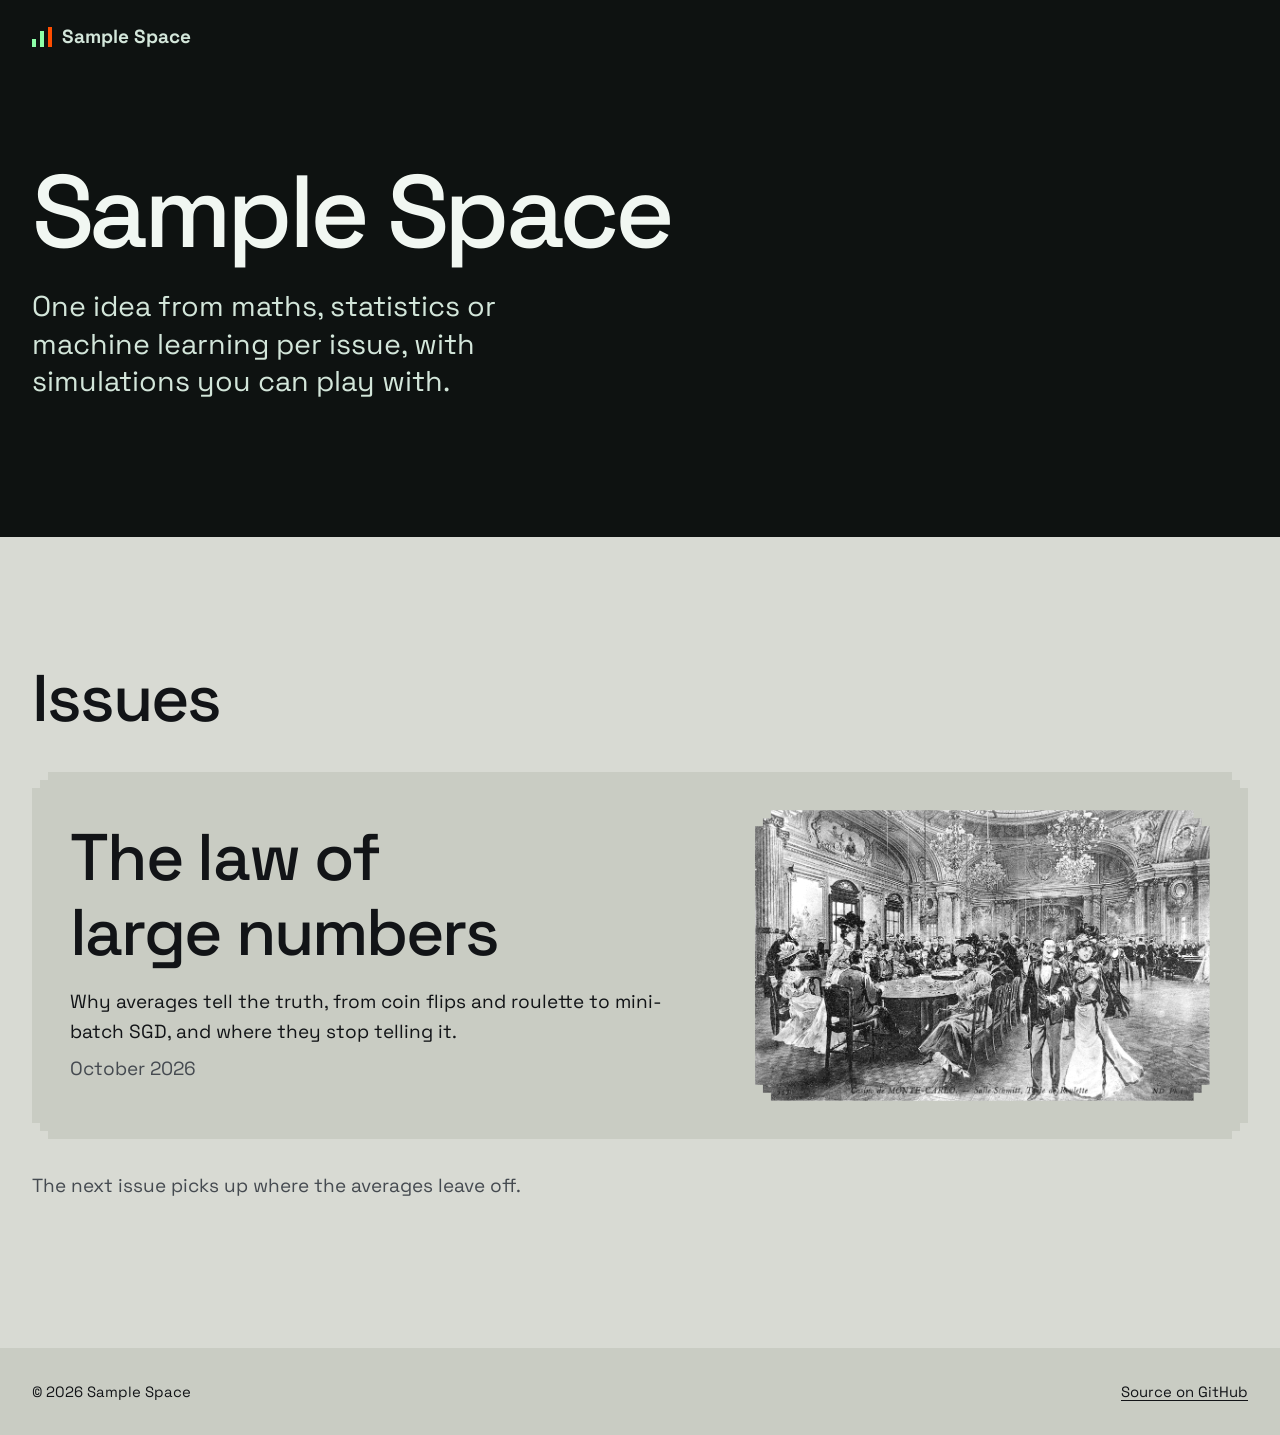
==== index.html @ f4b090d2 "Add series homepage and first issue: the law of large numbers publish.sh copies an issue's committed" ====
<!doctype html>
<html lang="en">
<head>
<meta charset="utf-8">
<meta name="viewport" content="width=device-width, initial-scale=1">
<title>Sample Space</title>
<meta name="description" content="Sample Space explains one idea from maths, statistics or machine learning per issue, with simulations you can play with.">
<link rel="preconnect" href="https://fonts.googleapis.com">
<link rel="preconnect" href="https://fonts.gstatic.com" crossorigin>
<link href="https://fonts.googleapis.com/css2?family=Space+Grotesk:wght@400;500;700&display=swap" rel="stylesheet">
<link rel="stylesheet" href="theme.css">
<style>
  .hero { background: var(--screen); color: var(--screen-ink); padding: 22px var(--m) clamp(72px, 12vh, 140px); }
  .wordmark { font-weight: 700; display: inline-flex; align-items: center; gap: 10px; text-decoration: none; }
  .hero h1 { font-size: var(--step-display); line-height: 0.95; letter-spacing: -0.045em; color: #f1f7f2; margin-top: clamp(64px, 12vh, 140px); }
  .hero p { font-size: var(--step-lead); line-height: 1.3; max-width: 30ch; margin-top: 28px; }
  .issues { padding: clamp(72px, 10vw, 140px) var(--m); }
  .issues h2 { margin-bottom: 40px; }
  .issue { display: grid; grid-template-columns: minmax(0, 7fr) minmax(0, 5fr); gap: 24px 48px; align-items: center; background: var(--surface); clip-path: var(--px-cut); padding: clamp(20px, 3vw, 40px); text-decoration: none; transition: transform 200ms ease; }
  .issue:hover { transform: translateY(-4px); }
  .issue h3 { font-size: var(--step-head); letter-spacing: -0.03em; margin-bottom: 16px; }
  .issue p { margin: 0 0 8px; }
  .issue .when { color: var(--muted); }
  .issue img { clip-path: var(--px-cut); filter: grayscale(1) contrast(1.05); width: 100%; height: auto; }
  .next { color: var(--muted); margin-top: 32px; }
  footer { background: var(--surface); padding: 32px var(--m); display: flex; justify-content: space-between; gap: 16px; flex-wrap: wrap; font-size: var(--step-small); }
  @media (max-width: 700px) { .issue { grid-template-columns: 1fr; } .issue img { order: -1; } }
</style>
</head>
<body>
<header class="hero">
  <a class="wordmark" href="./"><svg class="sprite" width="20" height="20" viewBox="0 0 5 5" aria-hidden="true"><rect x="0" y="3" width="1" height="2" fill="#8dffa8"/><rect x="2" y="1" width="1" height="4" fill="#8dffa8"/><rect x="4" y="0" width="1" height="5" fill="#ff4d00"/></svg>Sample Space</a>
  <h1>Sample Space</h1>
  <p>One idea from maths, statistics or machine learning per issue, with simulations you can play with.</p>
</header>
<main class="issues">
  <h2>Issues</h2>
  <a class="issue" href="law-of-large-numbers/">
    <div>
      <h3>The law of large numbers</h3>
      <p>Why averages tell the truth, from coin flips and roulette to mini-batch SGD, and where they stop telling it.</p>
      <p class="when">October 2026</p>
    </div>
    <img src="law-of-large-numbers/assets/table-de-roulette-casino-de-monte-carlo.jpg" alt="Players around the roulette table at Monte Carlo, old postcard" width="1920" height="1226">
  </a>
  <p class="next">The next issue picks up where the averages leave off.</p>
</main>
<footer><span>© 2026 Sample Space</span><a href="https://github.com/mathblender17/sample-space">Source on GitHub</a></footer>
</body>
</html>
---- theme.css ----
/* Sample Space — series theme. One pixel is one sample. See docs/THEME.md. */
:root {
  --bg: #d8dad3;
  --surface: #c9ccc3;
  --ink: #121417;
  --muted: #454a50;
  --accent: #ff4d00;
  --accent-ink: #121417;
  --screen: #0e1211;
  --screen-2: #1b211f;
  --phosphor: #8dffa8;
  --screen-ink: #d3e6da;

  --step-small: clamp(0.875rem, 0.85rem + 0.1vw, 0.9375rem);
  --step-body: clamp(1.0625rem, 1rem + 0.25vw, 1.1875rem);
  --step-lead: clamp(1.375rem, 1.15rem + 0.8vw, 2rem);
  --step-head: clamp(2.25rem, 1.4rem + 3.4vw, 4.25rem);
  --step-display: clamp(3rem, 8vw, 8.5rem);

  --m: clamp(16px, 2.5vw, 32px);
  --gap: clamp(120px, 14vw, 200px);
  --p: 8px; /* one pixel of the motif */

  /* stepped "pixel" corners: two steps of --p on every corner */
  --px-cut: polygon(
    0 calc(var(--p) * 2), var(--p) calc(var(--p) * 2), var(--p) var(--p), calc(var(--p) * 2) var(--p), calc(var(--p) * 2) 0,
    calc(100% - var(--p) * 2) 0, calc(100% - var(--p) * 2) var(--p), calc(100% - var(--p)) var(--p), calc(100% - var(--p)) calc(var(--p) * 2), 100% calc(var(--p) * 2),
    100% calc(100% - var(--p) * 2), calc(100% - var(--p)) calc(100% - var(--p) * 2), calc(100% - var(--p)) calc(100% - var(--p)), calc(100% - var(--p) * 2) calc(100% - var(--p)), calc(100% - var(--p) * 2) 100%,
    calc(var(--p) * 2) 100%, calc(var(--p) * 2) calc(100% - var(--p)), var(--p) calc(100% - var(--p)), var(--p) calc(100% - var(--p) * 2), 0 calc(100% - var(--p) * 2));
  /* folder tab: rises in three pixel steps on each side */
  --px-tab: polygon(0 100%, 0 66%, 8% 66%, 8% 33%, 16% 33%, 16% 0, 84% 0, 84% 33%, 92% 33%, 92% 66%, 100% 66%, 100% 100%);
  /* top corners only, for buttons and folders */
  --px-top: polygon(0 100%, 0 calc(var(--p) * 2), var(--p) calc(var(--p) * 2), var(--p) var(--p), calc(var(--p) * 2) var(--p), calc(var(--p) * 2) 0,
    calc(100% - var(--p) * 2) 0, calc(100% - var(--p) * 2) var(--p), calc(100% - var(--p)) var(--p), calc(100% - var(--p)) calc(var(--p) * 2), 100% calc(var(--p) * 2), 100% 100%);
}

*, *::before, *::after { box-sizing: border-box; }
html { -webkit-text-size-adjust: 100%; scroll-behavior: smooth; }
body {
  margin: 0;
  background: var(--bg);
  color: var(--ink);
  font-family: "Space Grotesk", system-ui, sans-serif;
  font-size: var(--step-body);
  line-height: 1.55;
  -webkit-font-smoothing: antialiased;
}
img, svg, canvas { display: block; max-width: 100%; }
h1, h2, h3 { font-weight: 500; letter-spacing: -0.03em; line-height: 1.02; margin: 0; text-wrap: balance; }
h2 { font-size: var(--step-head); }
h3 { font-size: var(--step-lead); letter-spacing: -0.02em; line-height: 1.15; }
p { margin: 0 0 1em; max-width: 60ch; }
a { color: inherit; text-underline-offset: 0.18em; }
:focus-visible { outline: 3px solid var(--accent); outline-offset: 3px; }
::selection { background: var(--accent); color: var(--accent-ink); }
.num { font-variant-numeric: tabular-nums; }
.wrap { padding-inline: var(--m); }

/* the one button: a flat signal-orange block with pixel corners */
.btn {
  display: inline-flex; align-items: center; gap: 0.5em;
  font: inherit; font-weight: 500; font-size: var(--step-body);
  color: var(--accent-ink); background: var(--accent);
  border: 0; padding: 0.8em 1.4em; cursor: pointer; text-decoration: none;
  clip-path: var(--px-cut);
  transition: transform 160ms ease, background-color 160ms ease;
}
.btn:hover { background: #ff6a29; }
.btn:active { transform: translateY(2px); }
.btn.quiet { background: var(--screen-2); color: var(--screen-ink); }
.btn.quiet:hover { background: #2a322f; }
.btn.quiet[aria-pressed="true"] { background: var(--phosphor); color: var(--screen); }

/* screens: every demo lives on one */
.screen { background: var(--screen); color: var(--screen-ink); clip-path: var(--px-cut); }
.screen canvas { width: 100%; height: auto; image-rendering: pixelated; }
.readout { font-variant-numeric: tabular-nums; color: var(--screen-ink); font-size: var(--step-small); }
.controls { display: flex; flex-wrap: wrap; gap: 10px; align-items: center; }
.controls label { display: flex; align-items: center; gap: 10px; font-size: var(--step-small); }
input[type="range"] { accent-color: var(--accent); width: min(260px, 60vw); }

/* pixel sprites */
.sprite { shape-rendering: crispEdges; flex: none; }

/* entrances: content is visible unless the script opts in */
.js .rise { opacity: 0; transform: translateY(24px); transition: opacity 600ms ease, transform 600ms cubic-bezier(.2,.7,.2,1); }
.js .rise.in { opacity: 1; transform: none; }
@media (prefers-reduced-motion: reduce) {
  html { scroll-behavior: auto; }
  .js .rise { opacity: 1; transform: none; transition: none; }
  * { transition-duration: 0ms !important; animation: none !important; }
}
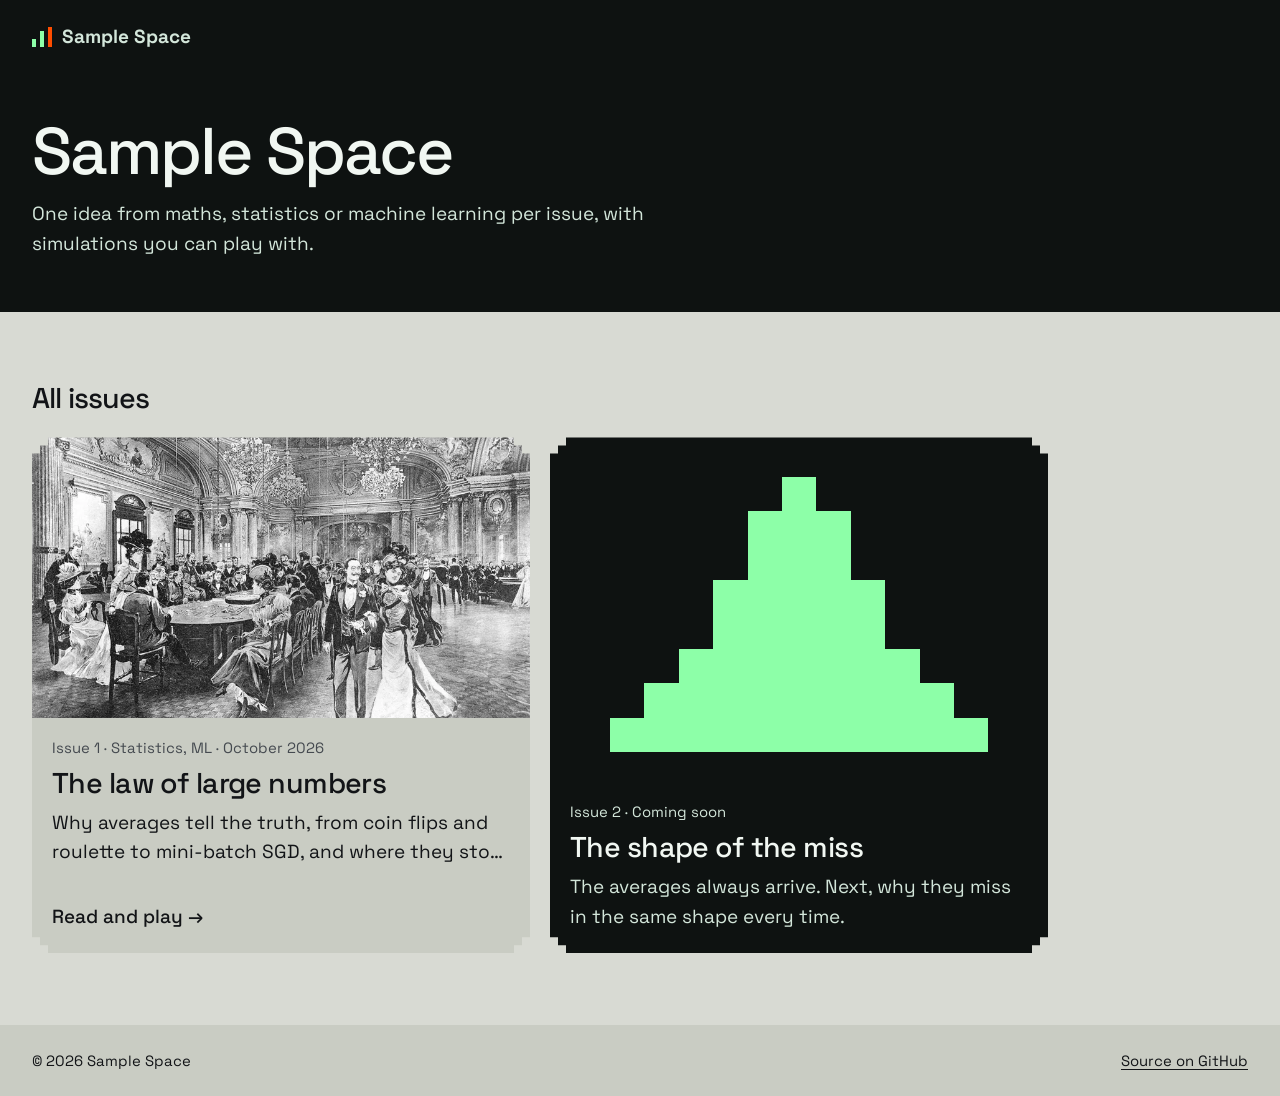
==== commit 6071bda0: "Make homepage a compact two-column issue index Smaller hero, card grid with WebP thumbnails, next-is" ====
--- a/index.html
+++ b/index.html
@@ -10,21 +10,28 @@
 <link href="https://fonts.googleapis.com/css2?family=Space+Grotesk:wght@400;500;700&display=swap" rel="stylesheet">
 <link rel="stylesheet" href="theme.css">
 <style>
-  .hero { background: var(--screen); color: var(--screen-ink); padding: 22px var(--m) clamp(72px, 12vh, 140px); }
+  .hero { background: var(--screen); color: var(--screen-ink); padding: 22px var(--m) clamp(40px, 6vh, 64px); }
   .wordmark { font-weight: 700; display: inline-flex; align-items: center; gap: 10px; text-decoration: none; }
-  .hero h1 { font-size: var(--step-display); line-height: 0.95; letter-spacing: -0.045em; color: #f1f7f2; margin-top: clamp(64px, 12vh, 140px); }
-  .hero p { font-size: var(--step-lead); line-height: 1.3; max-width: 30ch; margin-top: 28px; }
-  .issues { padding: clamp(72px, 10vw, 140px) var(--m); }
-  .issues h2 { margin-bottom: 40px; }
-  .issue { display: grid; grid-template-columns: minmax(0, 7fr) minmax(0, 5fr); gap: 24px 48px; align-items: center; background: var(--surface); clip-path: var(--px-cut); padding: clamp(20px, 3vw, 40px); text-decoration: none; transition: transform 200ms ease; }
-  .issue:hover { transform: translateY(-4px); }
-  .issue h3 { font-size: var(--step-head); letter-spacing: -0.03em; margin-bottom: 16px; }
-  .issue p { margin: 0 0 8px; }
-  .issue .when { color: var(--muted); }
-  .issue img { clip-path: var(--px-cut); filter: grayscale(1) contrast(1.05); width: 100%; height: auto; }
-  .next { color: var(--muted); margin-top: 32px; }
-  footer { background: var(--surface); padding: 32px var(--m); display: flex; justify-content: space-between; gap: 16px; flex-wrap: wrap; font-size: var(--step-small); }
-  @media (max-width: 700px) { .issue { grid-template-columns: 1fr; } .issue img { order: -1; } }
+  .hero h1 { font-size: var(--step-head); color: #f1f7f2; margin-top: clamp(40px, 7vh, 72px); }
+  .hero p { max-width: 52ch; margin: 14px 0 0; }
+  .issues { padding: clamp(40px, 6vw, 72px) var(--m); max-width: 1080px; }
+  .issues h2 { font-size: var(--step-lead); margin-bottom: 24px; }
+  .grid { display: grid; grid-template-columns: repeat(2, minmax(0, 1fr)); gap: 20px; }
+  .card { display: flex; flex-direction: column; background: var(--surface); clip-path: var(--px-cut); text-decoration: none; transition: transform 200ms ease, background-color 200ms ease; }
+  a.card:hover { transform: translateY(-3px); background: #c1c4bb; }
+  .card img { width: 100%; height: auto; aspect-ratio: 16 / 9; object-fit: cover; }
+  .card .body { padding: 18px 20px 22px; display: flex; flex-direction: column; gap: 8px; flex: 1; }
+  .meta { font-size: var(--step-small); color: var(--muted); }
+  .card h3 { font-size: var(--step-lead); }
+  .card p { margin: 0; display: -webkit-box; -webkit-line-clamp: 2; -webkit-box-orient: vertical; overflow: hidden; }
+  .card .go { margin-top: auto; padding-top: 6px; font-weight: 500; }
+  .card.soon { background: var(--screen); color: var(--screen-ink); }
+  .card.soon .meta { color: var(--screen-ink); }
+  .card.soon h3 { color: #f1f7f2; }
+  .soon .pile { aspect-ratio: 16 / 9; display: grid; place-items: end center; padding: 8% 12% 6%; }
+  .soon .pile svg { width: 100%; height: 100%; }
+  footer { background: var(--surface); padding: 24px var(--m); display: flex; justify-content: space-between; gap: 16px; flex-wrap: wrap; font-size: var(--step-small); }
+  @media (max-width: 700px) { .grid { grid-template-columns: 1fr; } }
 </style>
 </head>
 <body>
@@ -34,16 +41,26 @@
   <p>One idea from maths, statistics or machine learning per issue, with simulations you can play with.</p>
 </header>
 <main class="issues">
-  <h2>Issues</h2>
-  <a class="issue" href="law-of-large-numbers/">
-    <div>
-      <h3>The law of large numbers</h3>
-      <p>Why averages tell the truth, from coin flips and roulette to mini-batch SGD, and where they stop telling it.</p>
-      <p class="when">October 2026</p>
+  <h2>All issues</h2>
+  <div class="grid">
+    <a class="card" href="law-of-large-numbers/">
+      <img src="thumbs/law-of-large-numbers.webp" alt="Players around the roulette table at Monte Carlo, old postcard" width="800" height="450">
+      <div class="body">
+        <span class="meta">Issue 1 · Statistics, ML · October 2026</span>
+        <h3>The law of large numbers</h3>
+        <p>Why averages tell the truth, from coin flips and roulette to mini-batch SGD, and where they stop telling it.</p>
+        <span class="go">Read and play →</span>
+      </div>
+    </a>
+    <div class="card soon" aria-label="Next issue, coming soon">
+      <div class="pile" aria-hidden="true"><svg viewBox="0 0 11 8" shape-rendering="crispEdges" preserveAspectRatio="xMidYMax meet"><g fill="#8dffa8"><rect x="0" y="7" width="1" height="1"/><rect x="1" y="6" width="1" height="2"/><rect x="2" y="5" width="1" height="3"/><rect x="3" y="3" width="1" height="5"/><rect x="4" y="1" width="1" height="7"/><rect x="5" y="0" width="1" height="8"/><rect x="6" y="1" width="1" height="7"/><rect x="7" y="3" width="1" height="5"/><rect x="8" y="5" width="1" height="3"/><rect x="9" y="6" width="1" height="2"/><rect x="10" y="7" width="1" height="1"/></g></svg></div>
+      <div class="body">
+        <span class="meta">Issue 2 · Coming soon</span>
+        <h3>The shape of the miss</h3>
+        <p>The averages always arrive. Next, why they miss in the same shape every time.</p>
+      </div>
     </div>
-    <img src="law-of-large-numbers/assets/table-de-roulette-casino-de-monte-carlo.jpg" alt="Players around the roulette table at Monte Carlo, old postcard" width="1920" height="1226">
-  </a>
-  <p class="next">The next issue picks up where the averages leave off.</p>
+  </div>
 </main>
 <footer><span>© 2026 Sample Space</span><a href="https://github.com/mathblender17/sample-space">Source on GitHub</a></footer>
 </body>
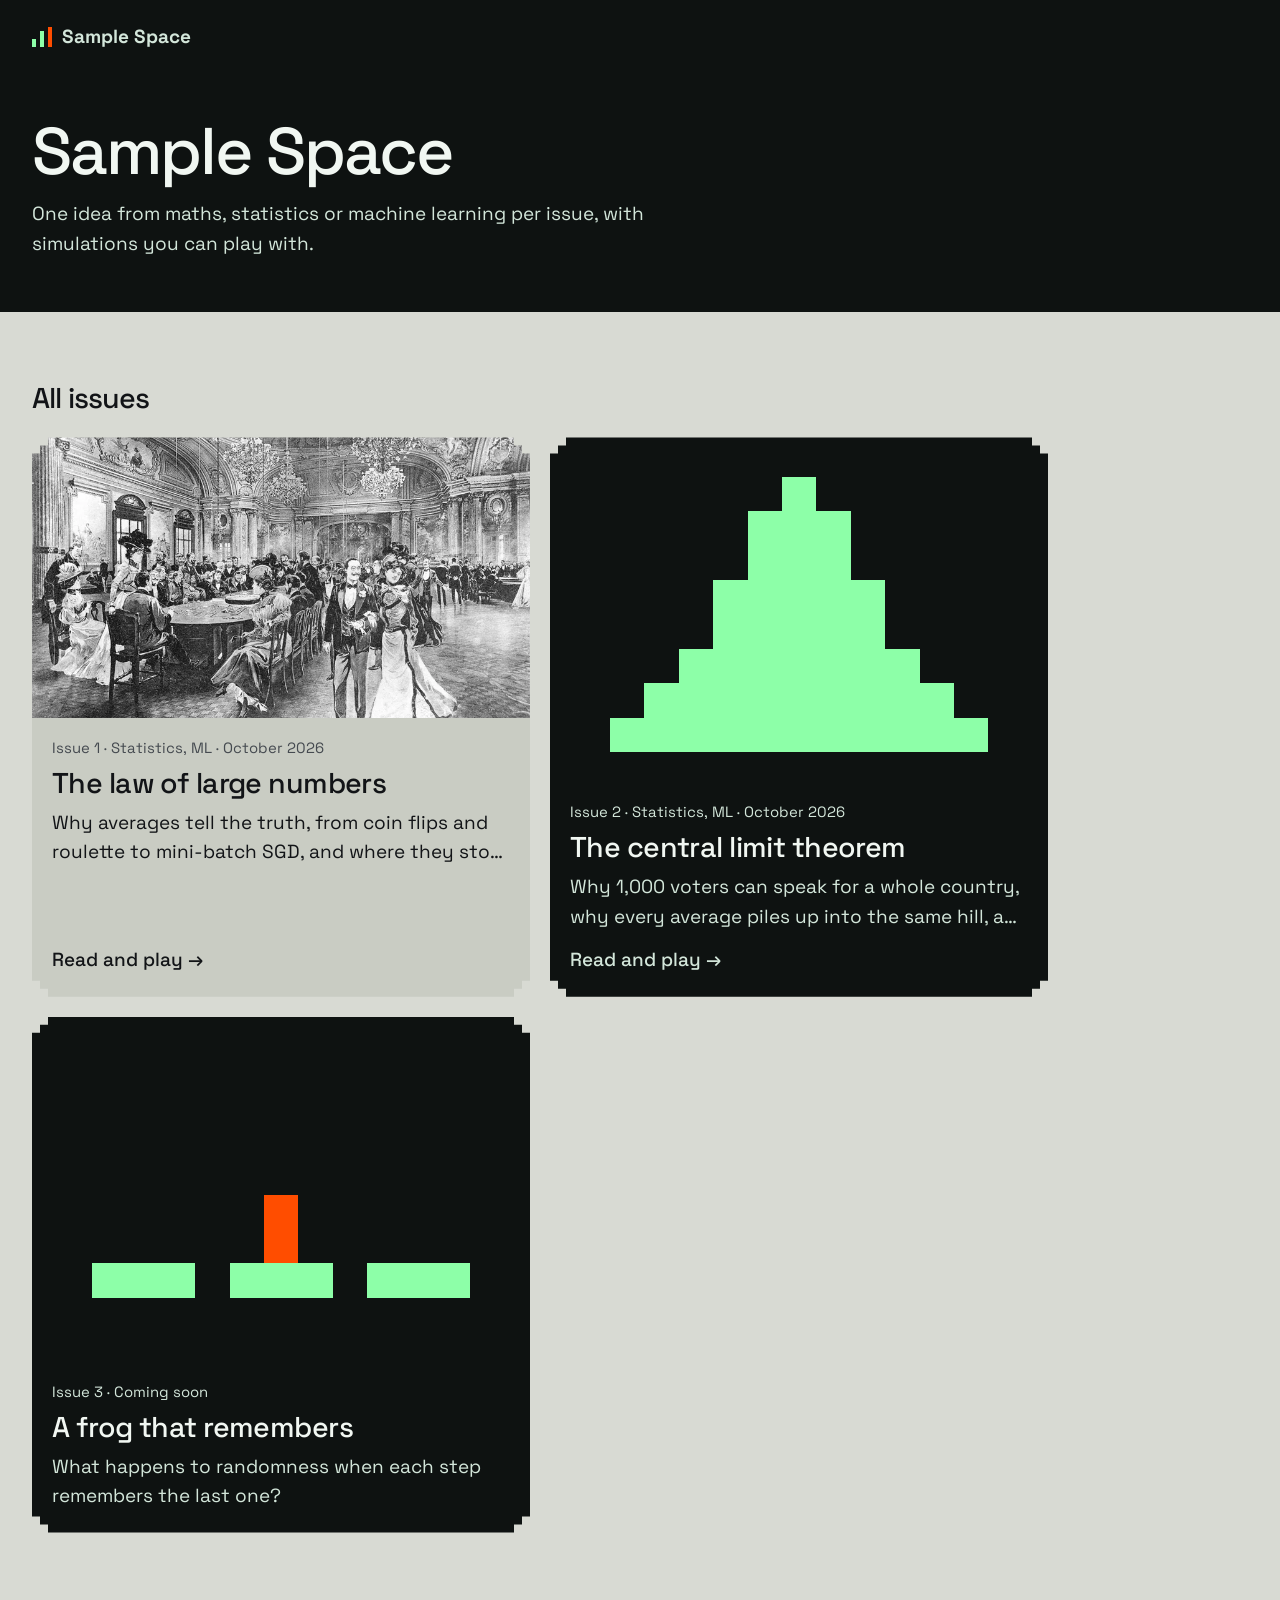
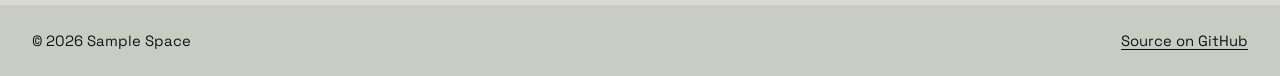
==== commit 245c4c4a: "Add issue 2: the central limit theorem Co-Authored-By: Claude Opus 5.5 <noreply@anthropic.com>" ====
--- a/index.html
+++ b/index.html
@@ -25,11 +25,12 @@
   .card h3 { font-size: var(--step-lead); }
   .card p { margin: 0; display: -webkit-box; -webkit-line-clamp: 2; -webkit-box-orient: vertical; overflow: hidden; }
   .card .go { margin-top: auto; padding-top: 6px; font-weight: 500; }
-  .card.soon { background: var(--screen); color: var(--screen-ink); }
-  .card.soon .meta { color: var(--screen-ink); }
-  .card.soon h3 { color: #f1f7f2; }
-  .soon .pile { aspect-ratio: 16 / 9; display: grid; place-items: end center; padding: 8% 12% 6%; }
-  .soon .pile svg { width: 100%; height: 100%; }
+  .card.dark { background: var(--screen); color: var(--screen-ink); }
+  a.card.dark:hover { background: #1b211f; }
+  .card.dark .meta { color: var(--screen-ink); }
+  .card.dark h3 { color: #f1f7f2; }
+  .pile { aspect-ratio: 16 / 9; display: grid; place-items: end center; padding: 8% 12% 6%; }
+  .pile svg { width: 100%; height: 100%; }
   footer { background: var(--surface); padding: 24px var(--m); display: flex; justify-content: space-between; gap: 16px; flex-wrap: wrap; font-size: var(--step-small); }
   @media (max-width: 700px) { .grid { grid-template-columns: 1fr; } }
 </style>
@@ -52,12 +53,21 @@
         <span class="go">Read and play →</span>
       </div>
     </a>
-    <div class="card soon" aria-label="Next issue, coming soon">
+    <a class="card dark" href="central-limit-theorem/">
       <div class="pile" aria-hidden="true"><svg viewBox="0 0 11 8" shape-rendering="crispEdges" preserveAspectRatio="xMidYMax meet"><g fill="#8dffa8"><rect x="0" y="7" width="1" height="1"/><rect x="1" y="6" width="1" height="2"/><rect x="2" y="5" width="1" height="3"/><rect x="3" y="3" width="1" height="5"/><rect x="4" y="1" width="1" height="7"/><rect x="5" y="0" width="1" height="8"/><rect x="6" y="1" width="1" height="7"/><rect x="7" y="3" width="1" height="5"/><rect x="8" y="5" width="1" height="3"/><rect x="9" y="6" width="1" height="2"/><rect x="10" y="7" width="1" height="1"/></g></svg></div>
       <div class="body">
-        <span class="meta">Issue 2 · Coming soon</span>
-        <h3>The shape of the miss</h3>
-        <p>The averages always arrive. Next, why they miss in the same shape every time.</p>
+        <span class="meta">Issue 2 · Statistics, ML · October 2026</span>
+        <h3>The central limit theorem</h3>
+        <p>Why 1,000 voters can speak for a whole country, why every average piles up into the same hill, and how to build a margin of error yourself.</p>
+        <span class="go">Read and play →</span>
+      </div>
+    </a>
+    <div class="card dark" aria-label="Next issue, coming soon">
+      <div class="pile" aria-hidden="true"><svg viewBox="0 0 11 8" shape-rendering="crispEdges" preserveAspectRatio="xMidYMax meet"><g fill="#8dffa8"><rect x="0" y="6" width="3" height="1"/><rect x="4" y="6" width="3" height="1"/><rect x="8" y="6" width="3" height="1"/></g><rect x="5" y="4" width="1" height="2" fill="#ff4d00"/></svg></div>
+      <div class="body">
+        <span class="meta">Issue 3 · Coming soon</span>
+        <h3>A frog that remembers</h3>
+        <p>What happens to randomness when each step remembers the last one?</p>
       </div>
     </div>
   </div>
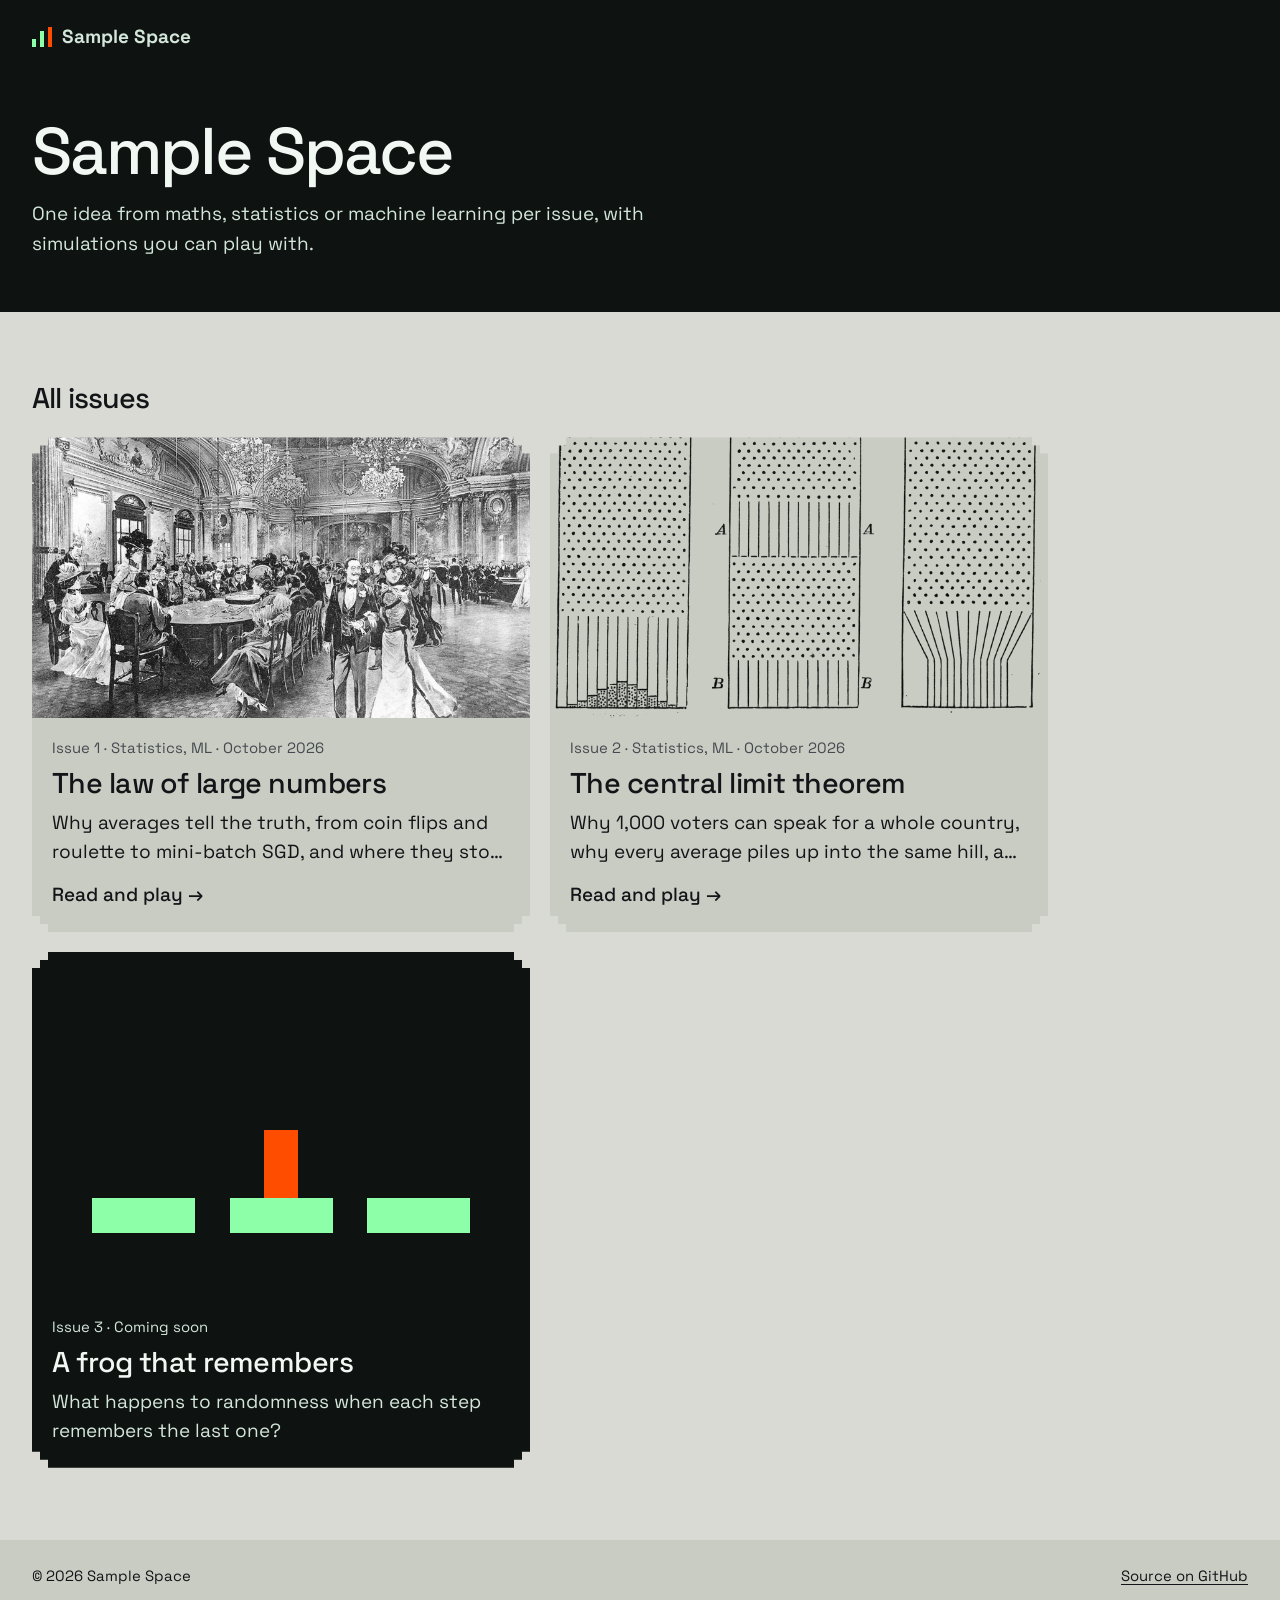
==== commit 6c2a1c9a: "Issue 2 card: Galton's 1889 quincunx drawing instead of the pixel bell Co-Authored-By: Claude Opus 5" ====
--- a/index.html
+++ b/index.html
@@ -20,6 +20,7 @@
   .card { display: flex; flex-direction: column; background: var(--surface); clip-path: var(--px-cut); text-decoration: none; transition: transform 200ms ease, background-color 200ms ease; }
   a.card:hover { transform: translateY(-3px); background: #c1c4bb; }
   .card img { width: 100%; height: auto; aspect-ratio: 16 / 9; object-fit: cover; }
+  .card img.ink { mix-blend-mode: multiply; filter: grayscale(1) contrast(1.1); object-position: 50% 100%; } /* line drawings: paper turns card grey */
   .card .body { padding: 18px 20px 22px; display: flex; flex-direction: column; gap: 8px; flex: 1; }
   .meta { font-size: var(--step-small); color: var(--muted); }
   .card h3 { font-size: var(--step-lead); }
@@ -53,8 +54,8 @@
         <span class="go">Read and play →</span>
       </div>
     </a>
-    <a class="card dark" href="central-limit-theorem/">
-      <div class="pile" aria-hidden="true"><svg viewBox="0 0 11 8" shape-rendering="crispEdges" preserveAspectRatio="xMidYMax meet"><g fill="#8dffa8"><rect x="0" y="7" width="1" height="1"/><rect x="1" y="6" width="1" height="2"/><rect x="2" y="5" width="1" height="3"/><rect x="3" y="3" width="1" height="5"/><rect x="4" y="1" width="1" height="7"/><rect x="5" y="0" width="1" height="8"/><rect x="6" y="1" width="1" height="7"/><rect x="7" y="3" width="1" height="5"/><rect x="8" y="5" width="1" height="3"/><rect x="9" y="6" width="1" height="2"/><rect x="10" y="7" width="1" height="1"/></g></svg></div>
+    <a class="card" href="central-limit-theorem/">
+      <img class="ink" src="thumbs/central-limit-theorem.png" alt="Francis Galton's 1889 drawing of balls falling through pegs into a hill" width="744" height="577">
       <div class="body">
         <span class="meta">Issue 2 · Statistics, ML · October 2026</span>
         <h3>The central limit theorem</h3>
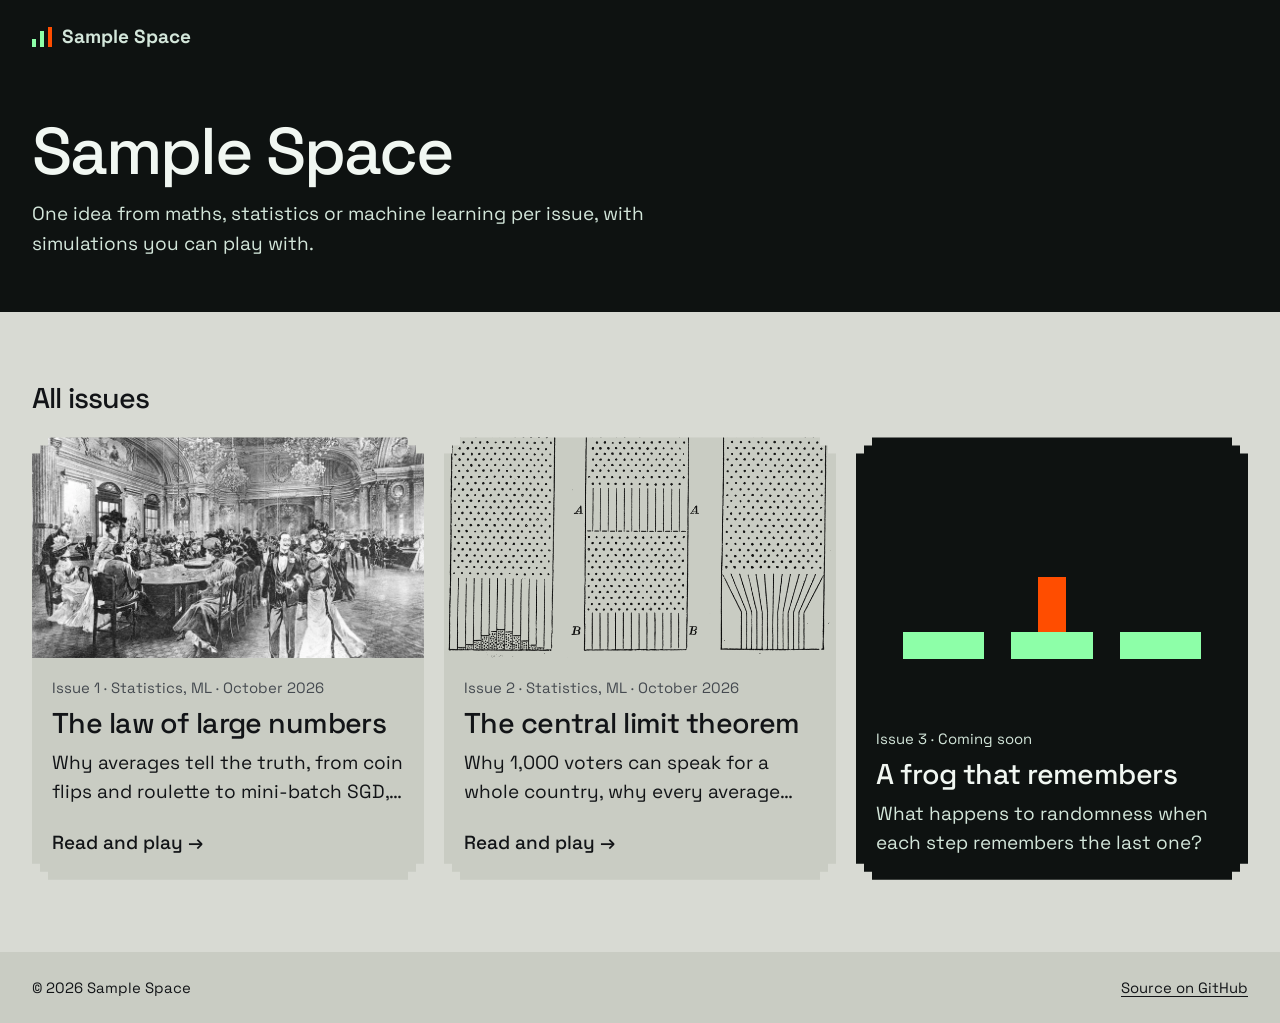
==== commit 9352dfd5: "Homepage: issue grid fills the page width at any screen size Co-Authored-By: Claude Opus 5.5 <norepl" ====
--- a/index.html
+++ b/index.html
@@ -14,9 +14,10 @@
   .wordmark { font-weight: 700; display: inline-flex; align-items: center; gap: 10px; text-decoration: none; }
   .hero h1 { font-size: var(--step-head); color: #f1f7f2; margin-top: clamp(40px, 7vh, 72px); }
   .hero p { max-width: 52ch; margin: 14px 0 0; }
-  .issues { padding: clamp(40px, 6vw, 72px) var(--m); max-width: 1080px; }
+  .issues { padding: clamp(40px, 6vw, 72px) var(--m); }
   .issues h2 { font-size: var(--step-lead); margin-bottom: 24px; }
-  .grid { display: grid; grid-template-columns: repeat(2, minmax(0, 1fr)); gap: 20px; }
+  /* columns of at least 340px; auto-fit drops unused columns so the cards always span the full width */
+  .grid { display: grid; grid-template-columns: repeat(auto-fit, minmax(min(100%, 340px), 1fr)); gap: 20px; }
   .card { display: flex; flex-direction: column; background: var(--surface); clip-path: var(--px-cut); text-decoration: none; transition: transform 200ms ease, background-color 200ms ease; }
   a.card:hover { transform: translateY(-3px); background: #c1c4bb; }
   .card img { width: 100%; height: auto; aspect-ratio: 16 / 9; object-fit: cover; }
@@ -33,7 +34,6 @@
   .pile { aspect-ratio: 16 / 9; display: grid; place-items: end center; padding: 8% 12% 6%; }
   .pile svg { width: 100%; height: 100%; }
   footer { background: var(--surface); padding: 24px var(--m); display: flex; justify-content: space-between; gap: 16px; flex-wrap: wrap; font-size: var(--step-small); }
-  @media (max-width: 700px) { .grid { grid-template-columns: 1fr; } }
 </style>
 </head>
 <body>
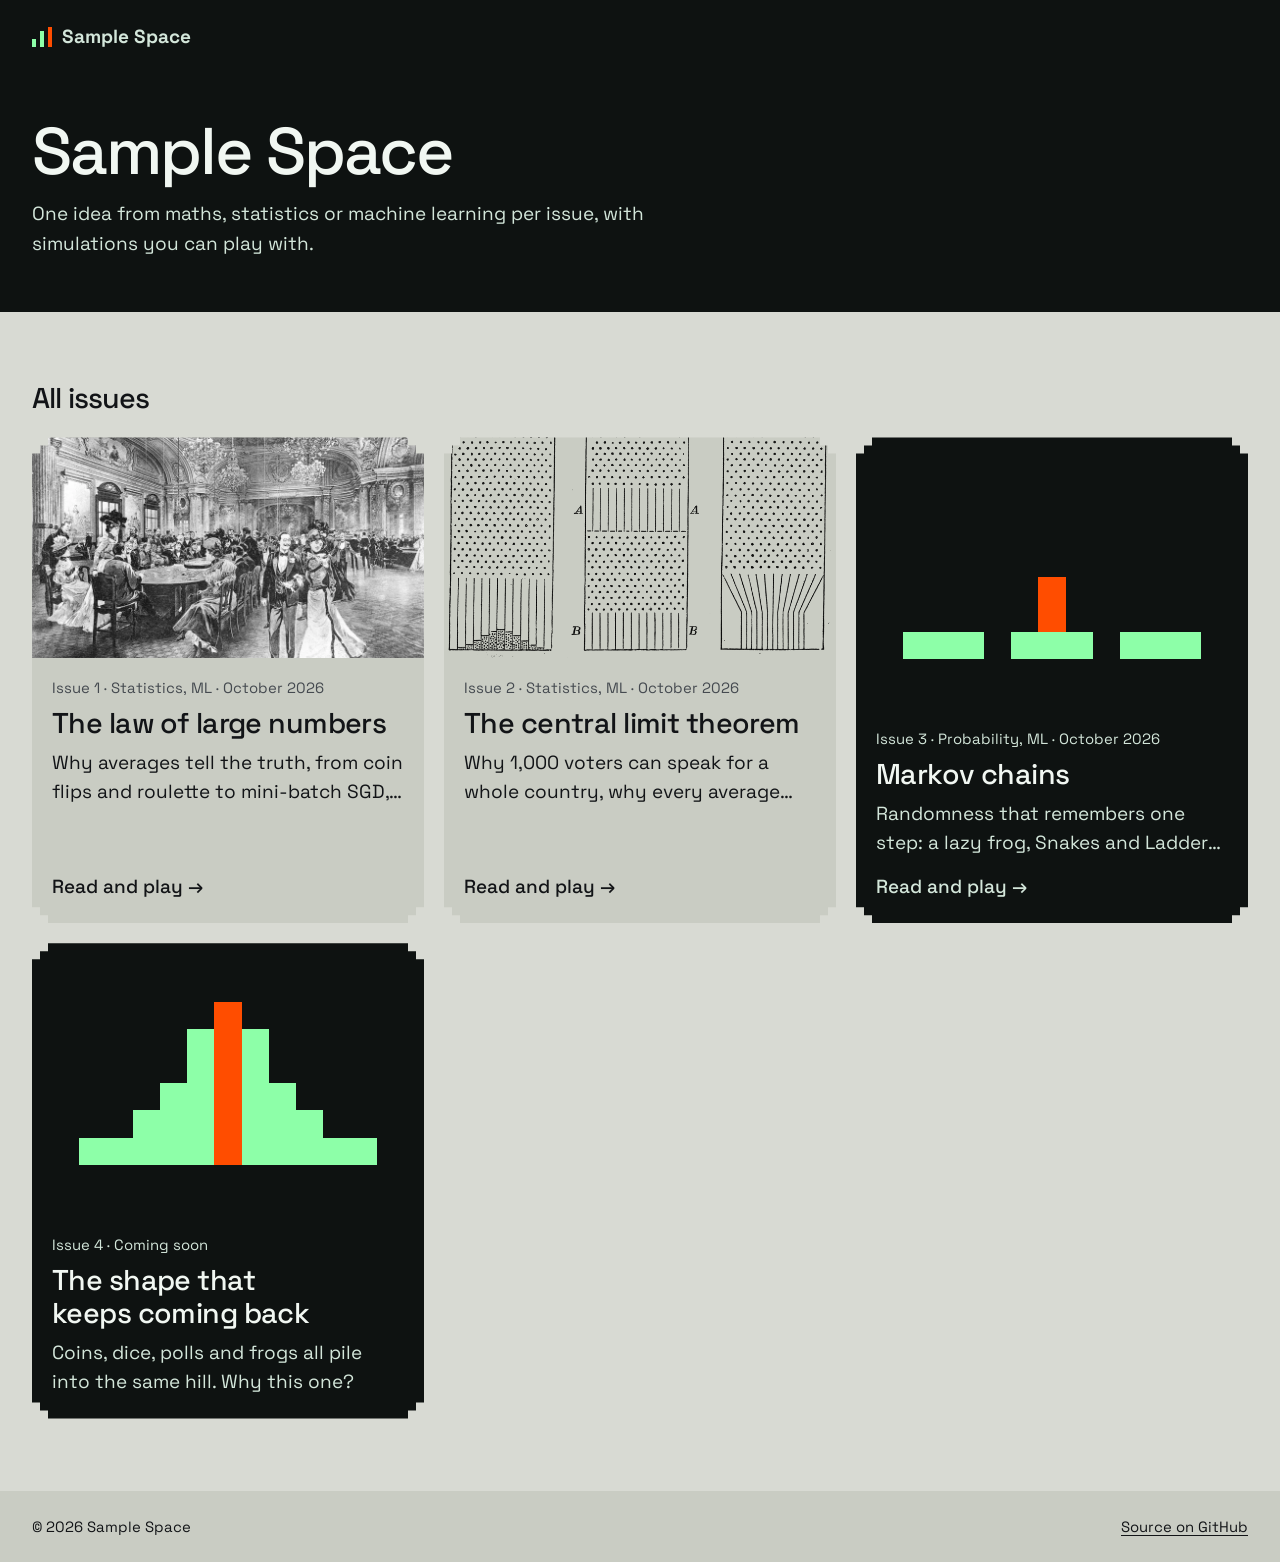
==== commit 8ff66255: "Publish issue 3: Markov chains Copy markov-chains/ from the issue folder (4a74f8b), turn the coming-" ====
--- a/index.html
+++ b/index.html
@@ -63,12 +63,21 @@
         <span class="go">Read and play →</span>
       </div>
     </a>
-    <div class="card dark" aria-label="Next issue, coming soon">
+    <a class="card dark" href="markov-chains/">
       <div class="pile" aria-hidden="true"><svg viewBox="0 0 11 8" shape-rendering="crispEdges" preserveAspectRatio="xMidYMax meet"><g fill="#8dffa8"><rect x="0" y="6" width="3" height="1"/><rect x="4" y="6" width="3" height="1"/><rect x="8" y="6" width="3" height="1"/></g><rect x="5" y="4" width="1" height="2" fill="#ff4d00"/></svg></div>
       <div class="body">
-        <span class="meta">Issue 3 · Coming soon</span>
-        <h3>A frog that remembers</h3>
-        <p>What happens to randomness when each step remembers the last one?</p>
+        <span class="meta">Issue 3 · Probability, ML · October 2026</span>
+        <h3>Markov chains</h3>
+        <p>Randomness that remembers one step: a lazy frog, Snakes and Ladders, a page that babbles, and how one simple rule ranks the web.</p>
+        <span class="go">Read and play →</span>
+      </div>
+    </a>
+    <div class="card dark" aria-label="Next issue, coming soon">
+      <div class="pile" aria-hidden="true"><svg viewBox="0 0 11 8" shape-rendering="crispEdges" preserveAspectRatio="xMidYMax meet"><g fill="#8dffa8"><rect x="0" y="6" width="1" height="1"/><rect x="1" y="6" width="1" height="1"/><rect x="2" y="5" width="1" height="2"/><rect x="3" y="4" width="1" height="3"/><rect x="4" y="2" width="1" height="5"/><rect x="6" y="2" width="1" height="5"/><rect x="7" y="4" width="1" height="3"/><rect x="8" y="5" width="1" height="2"/><rect x="9" y="6" width="1" height="1"/><rect x="10" y="6" width="1" height="1"/></g><rect x="5" y="1" width="1" height="6" fill="#ff4d00"/></svg></div>
+      <div class="body">
+        <span class="meta">Issue 4 · Coming soon</span>
+        <h3>The shape that keeps coming back</h3>
+        <p>Coins, dice, polls and frogs all pile into the same hill. Why this one?</p>
       </div>
     </div>
   </div>
